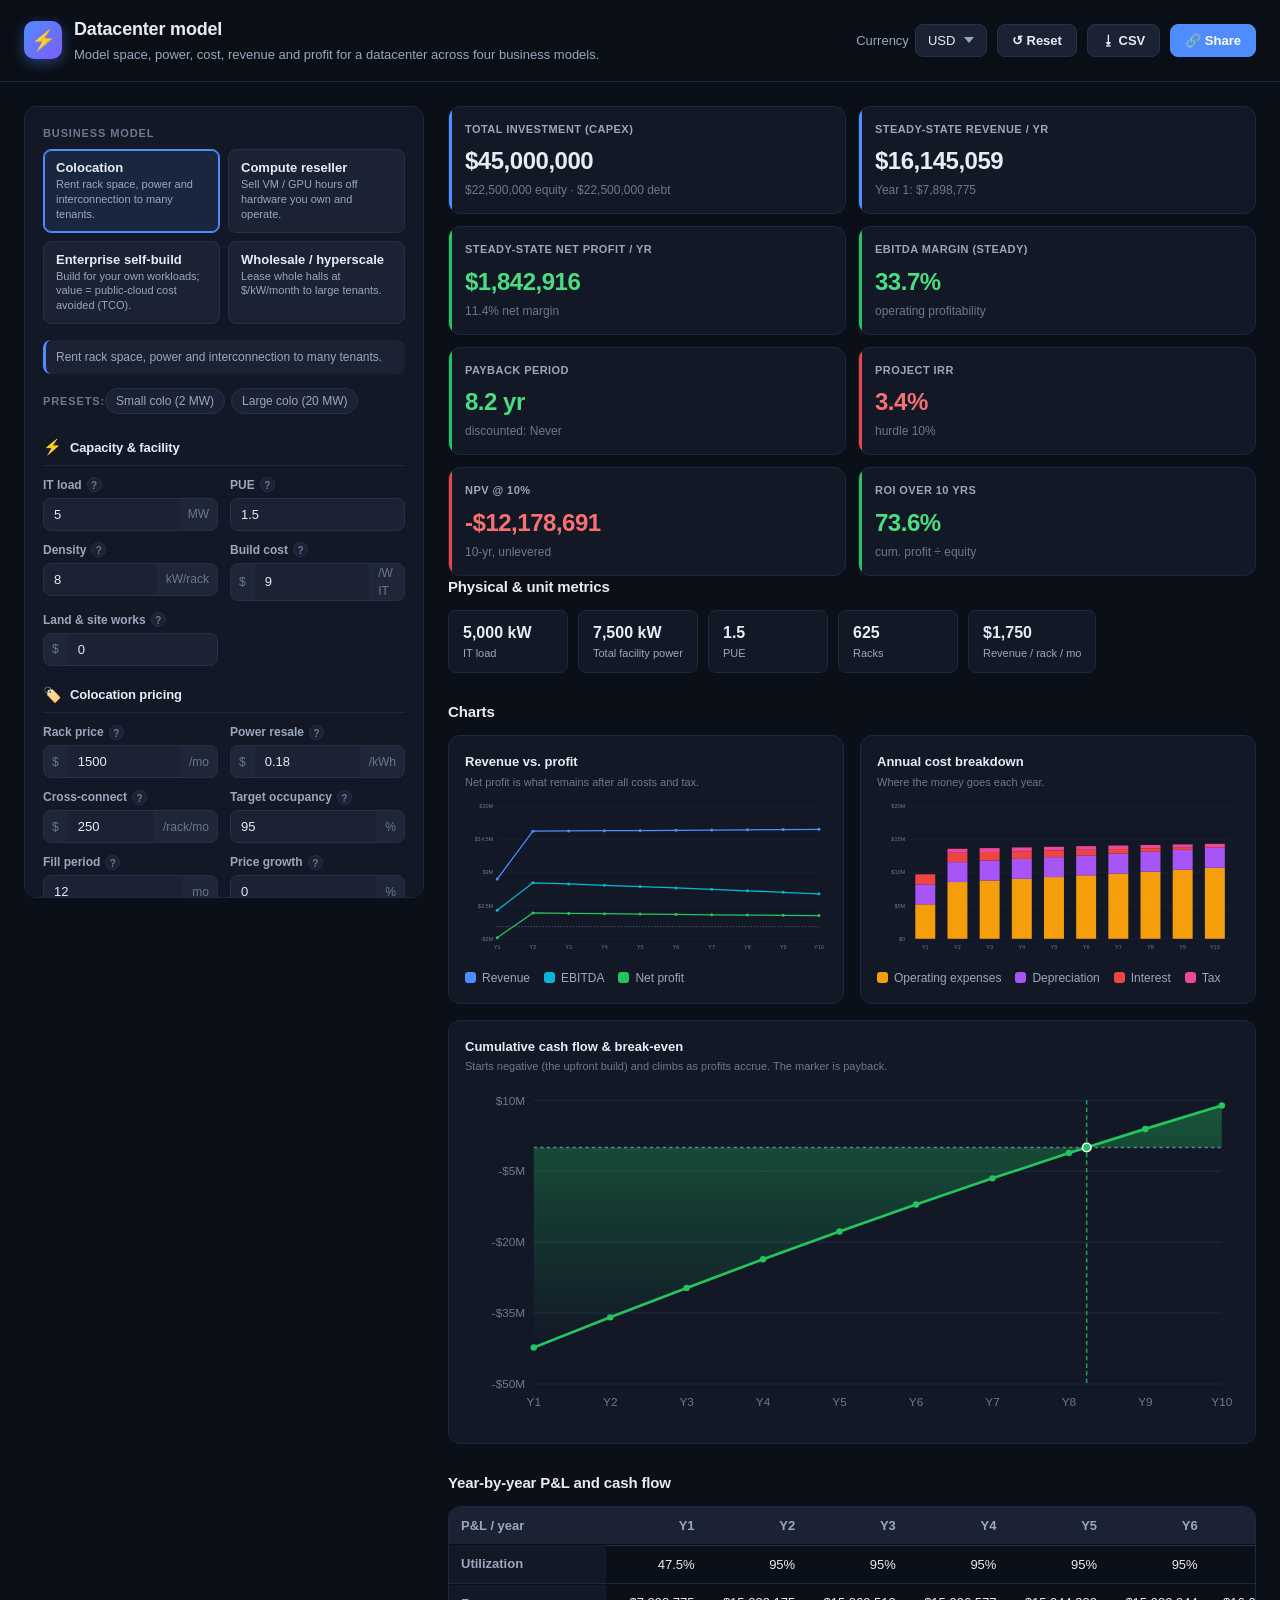
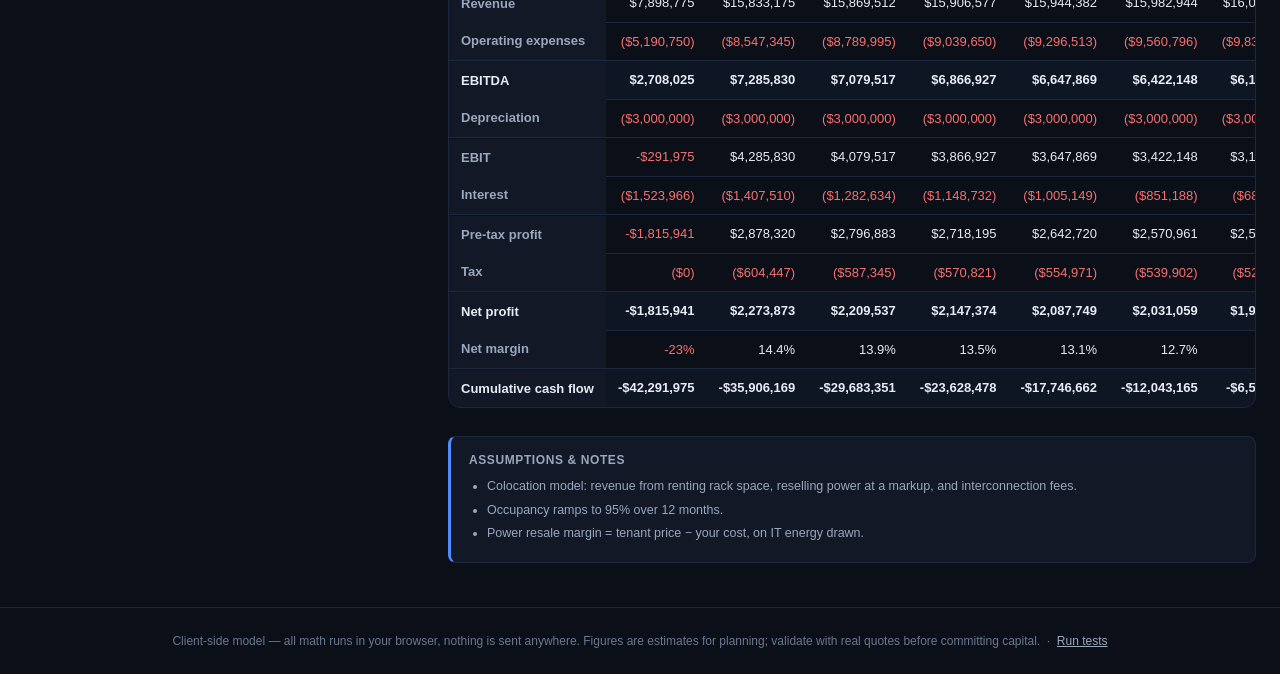
==== index.html @ 05686601 "Commit this" ====
<!DOCTYPE html>
<html lang="en">
<head>
  <meta charset="UTF-8" />
  <meta name="viewport" content="width=device-width, initial-scale=1.0" />
  <title>Datacenter Business Model — Cost, Revenue & Profit Calculator</title>
  <meta name="description" content="Interactive datacenter financial model: capex, opex, revenue, profit, NPV, IRR and payback across colocation, cloud, enterprise and wholesale business models." />
  <link rel="stylesheet" href="css/styles.css" />
  <link rel="icon" href="data:image/svg+xml,%3Csvg xmlns='http://www.w3.org/2000/svg' viewBox='0 0 100 100'%3E%3Crect width='100' height='100' rx='22' fill='%234f8cff'/%3E%3Ctext x='50' y='70' font-size='58' text-anchor='middle' fill='white'%3E%E2%9A%A1%3C/text%3E%3C/svg%3E" />
</head>
<body>
  <header class="app-header">
    <div class="brand">
      <div class="app-logo">⚡</div>
      <div>
        <h1 class="app-title" id="app-title">Datacenter model</h1>
        <p class="app-tagline" id="app-tagline">Model space, power, cost, revenue and profit.</p>
      </div>
    </div>
    <div class="header-actions">
      <label class="currency-wrap">Currency
        <select id="currency-select" aria-label="Currency"></select>
      </label>
      <button class="btn" id="btn-reset" title="Reset all inputs to defaults">↺ Reset</button>
      <button class="btn" id="btn-export" title="Download the year-by-year model as CSV">⭳ CSV</button>
      <button class="btn btn-primary" id="btn-share" title="Copy a shareable link that restores these inputs">🔗 Share</button>
    </div>
  </header>

  <div class="layout">
    <aside class="sidebar">
      <div id="controls"><!-- form rendered by ui.js --></div>
    </aside>
    <main class="main">
      <div id="results"><!-- results rendered by ui.js --></div>
    </main>
  </div>

  <footer class="footer">
    Client-side model — all math runs in your browser, nothing is sent anywhere.
    Figures are estimates for planning; validate with real quotes before committing capital.
    &nbsp;·&nbsp; <a href="tests.html">Run tests</a>
  </footer>

  <div id="toast" role="status" aria-live="polite"></div>

  <!-- Core libraries (plain globals, no build step, works from file://) -->
  <script src="js/format.js"></script>
  <script src="js/finance.js"></script>
  <script src="js/engine.js"></script>
  <script src="js/charts.js"></script>
  <script src="js/ui.js"></script>
  <!-- Domains -->
  <script src="domains/datacenter.js"></script>
  <!-- App boot -->
  <script src="js/app.js"></script>
</body>
</html>
---- css/styles.css ----
/* styles.css — professional dark theme for the business modelling app. */

:root {
  --bg: #0b0f17;
  --bg-elev: #121826;
  --bg-elev-2: #1a2234;
  --border: #26304a;
  --border-soft: #1e2740;
  --text: #e7ecf4;
  --text-dim: #9aa7bd;
  --text-faint: #6b7890;
  --accent: #4f8cff;
  --accent-soft: rgba(79, 140, 255, 0.12);
  --good: #22c55e;
  --good-soft: rgba(34, 197, 94, 0.12);
  --warn: #f59e0b;
  --warn-soft: rgba(245, 158, 11, 0.12);
  --bad: #ef4444;
  --bad-soft: rgba(239, 68, 68, 0.12);
  --radius: 12px;
  --radius-sm: 8px;
  --shadow: 0 10px 30px rgba(0, 0, 0, 0.35);
  --font: -apple-system, BlinkMacSystemFont, 'Segoe UI', Roboto, Helvetica, Arial, sans-serif;
  --mono: ui-monospace, SFMono-Regular, 'SF Mono', Menlo, Consolas, monospace;
}

* { box-sizing: border-box; }

html, body {
  margin: 0;
  padding: 0;
  background: var(--bg);
  color: var(--text);
  font-family: var(--font);
  font-size: 15px;
  line-height: 1.5;
  -webkit-font-smoothing: antialiased;
}

a { color: var(--accent); }

/* ---- Layout ---------------------------------------------------------- */
.app-header {
  position: sticky;
  top: 0;
  z-index: 20;
  background: linear-gradient(180deg, rgba(11,15,23,0.98), rgba(11,15,23,0.9));
  backdrop-filter: blur(8px);
  border-bottom: 1px solid var(--border-soft);
  padding: 16px 24px;
  display: flex;
  align-items: center;
  gap: 20px;
  flex-wrap: wrap;
}
.app-header .brand { display: flex; align-items: center; gap: 12px; }
.app-logo {
  width: 38px; height: 38px; border-radius: 10px;
  background: linear-gradient(135deg, var(--accent), #7c5cff);
  display: grid; place-items: center; font-size: 20px;
  box-shadow: 0 4px 14px rgba(79,140,255,0.4);
}
.app-title { font-size: 18px; font-weight: 700; margin: 0; letter-spacing: -0.01em; }
.app-tagline { margin: 2px 0 0; font-size: 13px; color: var(--text-dim); max-width: 640px; }
.header-actions { margin-left: auto; display: flex; align-items: center; gap: 10px; flex-wrap: wrap; }

.layout {
  display: grid;
  grid-template-columns: 400px 1fr;
  gap: 24px;
  padding: 24px;
  max-width: 1600px;
  margin: 0 auto;
  align-items: start;
}
@media (max-width: 1080px) {
  .layout { grid-template-columns: 1fr; }
  .sidebar { position: static !important; }
}

.sidebar {
  position: sticky;
  top: 84px;
  background: var(--bg-elev);
  border: 1px solid var(--border-soft);
  border-radius: var(--radius);
  padding: 18px;
  max-height: calc(100vh - 108px);
  overflow-y: auto;
}
.sidebar::-webkit-scrollbar { width: 8px; }
.sidebar::-webkit-scrollbar-thumb { background: var(--border); border-radius: 4px; }

.main { min-width: 0; }

/* ---- Buttons & inputs ------------------------------------------------ */
.btn {
  appearance: none;
  border: 1px solid var(--border);
  background: var(--bg-elev-2);
  color: var(--text);
  padding: 8px 14px;
  border-radius: var(--radius-sm);
  font-size: 13px;
  font-weight: 600;
  cursor: pointer;
  transition: all 0.15s ease;
  display: inline-flex; align-items: center; gap: 6px;
}
.btn:hover { border-color: var(--accent); background: var(--accent-soft); }
.btn-primary { background: var(--accent); border-color: var(--accent); color: #fff; }
.btn-primary:hover { background: #3d7bf0; }

.currency-wrap { display: flex; align-items: center; gap: 6px; font-size: 13px; color: var(--text-dim); }
select#currency-select, .input-select {
  appearance: none;
  background: var(--bg-elev-2);
  border: 1px solid var(--border);
  color: var(--text);
  padding: 8px 30px 8px 12px;
  border-radius: var(--radius-sm);
  font-size: 13px;
  cursor: pointer;
  background-image: url("data:image/svg+xml,%3Csvg xmlns='http://www.w3.org/2000/svg' width='10' height='6' viewBox='0 0 10 6'%3E%3Cpath fill='%239aa7bd' d='M0 0l5 6 5-6z'/%3E%3C/svg%3E");
  background-repeat: no-repeat;
  background-position: right 12px center;
}
.input-select:focus, select:focus, input:focus { outline: 2px solid var(--accent-soft); border-color: var(--accent); }

/* ---- Scenario selector ----------------------------------------------- */
.scenario-selector { margin-bottom: 16px; }
.scenario-selector-label, .presets-label {
  font-size: 11px; text-transform: uppercase; letter-spacing: 0.08em;
  color: var(--text-faint); font-weight: 700; margin-bottom: 8px;
}
.scenario-tabs { display: grid; grid-template-columns: 1fr 1fr; gap: 8px; }
.scenario-tab {
  text-align: left;
  border: 1px solid var(--border);
  background: var(--bg-elev-2);
  color: var(--text);
  border-radius: var(--radius-sm);
  padding: 10px 12px;
  cursor: pointer;
  transition: all 0.15s ease;
  display: flex; flex-direction: column; gap: 2px;
}
.scenario-tab:hover { border-color: var(--accent); }
.scenario-tab.active { border-color: var(--accent); background: var(--accent-soft); box-shadow: inset 0 0 0 1px var(--accent); }
.scenario-tab-name { font-weight: 700; font-size: 13px; }
.scenario-tab-desc { font-size: 11px; color: var(--text-dim); line-height: 1.35; }
.scenario-active-desc { font-size: 12px; color: var(--text-dim); margin: 0 0 14px; padding: 8px 10px; background: var(--bg-elev-2); border-radius: var(--radius-sm); border-left: 3px solid var(--accent); }

/* ---- Presets --------------------------------------------------------- */
.presets { margin-bottom: 16px; }
.preset-chip {
  display: inline-block;
  margin: 0 6px 6px 0;
  padding: 5px 10px;
  font-size: 12px;
  border: 1px solid var(--border);
  background: var(--bg-elev-2);
  color: var(--text-dim);
  border-radius: 20px;
  cursor: pointer;
  transition: all 0.15s ease;
}
.preset-chip:hover { border-color: var(--accent); color: var(--text); background: var(--accent-soft); }

/* ---- Form ------------------------------------------------------------ */
.form-group { margin-bottom: 18px; }
.form-group-head { display: flex; align-items: center; gap: 8px; margin-bottom: 10px; padding-bottom: 6px; border-bottom: 1px solid var(--border-soft); }
.form-group-icon { font-size: 15px; }
.form-group-title { font-size: 13px; font-weight: 700; letter-spacing: -0.01em; }
.field-grid { display: grid; grid-template-columns: 1fr 1fr; gap: 10px 12px; }
@media (max-width: 480px) { .field-grid { grid-template-columns: 1fr; } }

.field { display: flex; flex-direction: column; gap: 4px; }
.field-label-row { display: flex; align-items: center; gap: 5px; }
.field-label { font-size: 12px; color: var(--text-dim); font-weight: 600; }
.field-help {
  width: 15px; height: 15px; border-radius: 50%;
  background: var(--bg-elev-2); border: 1px solid var(--border);
  color: var(--text-faint); font-size: 10px; font-weight: 700;
  display: inline-grid; place-items: center; cursor: help; flex-shrink: 0;
}
.field-help:hover { border-color: var(--accent); color: var(--accent); }

.input-box { display: flex; align-items: stretch; border: 1px solid var(--border); border-radius: var(--radius-sm); overflow: hidden; background: var(--bg-elev-2); }
.input-box:focus-within { border-color: var(--accent); box-shadow: 0 0 0 2px var(--accent-soft); }
.input-affix { display: grid; place-items: center; padding: 0 8px; font-size: 12px; color: var(--text-faint); background: rgba(255,255,255,0.02); }
.input-affix.prefix { border-right: 1px solid var(--border-soft); }
.input-affix.suffix { border-left: 1px solid var(--border-soft); }
.input-number, .input-select {
  width: 100%; border: none; background: transparent; color: var(--text);
  padding: 8px 10px; font-size: 13px; font-variant-numeric: tabular-nums;
}
.input-number:focus { outline: none; }
.input-box .input-number { min-width: 0; }

.range-wrap { display: flex; align-items: center; gap: 10px; }
.input-range { flex: 1; accent-color: var(--accent); }
.range-value { font-size: 12px; font-variant-numeric: tabular-nums; color: var(--text); min-width: 42px; text-align: right; }

/* ---- Results --------------------------------------------------------- */
.result-section { margin-bottom: 28px; }
.result-section-title { font-size: 15px; font-weight: 700; margin: 0 0 12px; letter-spacing: -0.01em; }

.kpi-grid { display: grid; grid-template-columns: repeat(4, 1fr); gap: 12px; }
@media (max-width: 1300px) { .kpi-grid { grid-template-columns: repeat(2, 1fr); } }
@media (max-width: 520px) { .kpi-grid { grid-template-columns: 1fr; } }

.kpi-card {
  background: var(--bg-elev);
  border: 1px solid var(--border-soft);
  border-radius: var(--radius);
  padding: 14px 16px;
  position: relative;
  overflow: hidden;
}
.kpi-card::before { content: ''; position: absolute; left: 0; top: 0; bottom: 0; width: 3px; background: var(--text-faint); }
.kpi-card.tone-good::before { background: var(--good); }
.kpi-card.tone-warn::before { background: var(--warn); }
.kpi-card.tone-bad::before { background: var(--bad); }
.kpi-card.tone-neutral::before { background: var(--accent); }
.kpi-label { font-size: 11px; color: var(--text-dim); font-weight: 600; text-transform: uppercase; letter-spacing: 0.04em; }
.kpi-value { font-size: 24px; font-weight: 700; margin: 6px 0 2px; letter-spacing: -0.02em; font-variant-numeric: tabular-nums; }
.kpi-card.tone-good .kpi-value { color: #4ade80; }
.kpi-card.tone-bad .kpi-value { color: #f87171; }
.kpi-card.tone-warn .kpi-value { color: #fbbf24; }
.kpi-sub { font-size: 12px; color: var(--text-faint); }

/* Derived metrics strip */
.derived-strip { display: flex; flex-wrap: wrap; gap: 10px; }
.derived-chip {
  display: flex; flex-direction: column;
  background: var(--bg-elev); border: 1px solid var(--border-soft);
  border-radius: var(--radius-sm); padding: 10px 14px; min-width: 120px;
}
.derived-value { font-size: 16px; font-weight: 700; font-variant-numeric: tabular-nums; }
.derived-label { font-size: 11px; color: var(--text-dim); }

/* ---- Charts ---------------------------------------------------------- */
.charts { display: grid; grid-template-columns: 1fr 1fr; gap: 16px; }
@media (max-width: 900px) { .charts { grid-template-columns: 1fr; } }
.chart-card { background: var(--bg-elev); border: 1px solid var(--border-soft); border-radius: var(--radius); padding: 16px; }
.chart-card-wide { grid-column: 1 / -1; }
.chart-head { margin-bottom: 8px; }
.chart-title { display: block; font-size: 13px; font-weight: 700; }
.chart-sub { display: block; font-size: 11px; color: var(--text-faint); margin-top: 2px; }
.chart-holder { width: 100%; }
.chart-svg { display: block; }
.chart-grid { stroke: var(--border-soft); stroke-width: 1; }
.chart-zero { stroke: var(--text-faint); stroke-width: 1.2; stroke-dasharray: 3 3; }
.chart-breakeven { stroke: var(--good); stroke-width: 1.4; stroke-dasharray: 4 3; opacity: 0.8; }
.chart-axis-label { fill: var(--text-faint); font-size: 11px; font-family: var(--font); }
.chart-legend { display: flex; flex-wrap: wrap; gap: 14px; margin-top: 10px; }
.legend-item { display: inline-flex; align-items: center; gap: 6px; font-size: 12px; color: var(--text-dim); }
.legend-swatch { width: 11px; height: 11px; border-radius: 3px; display: inline-block; }

/* ---- P&L table ------------------------------------------------------- */
.table-scroll { overflow-x: auto; border: 1px solid var(--border-soft); border-radius: var(--radius); }
.pnl-table { border-collapse: collapse; width: 100%; font-size: 13px; min-width: 640px; }
.pnl-table th, .pnl-table td { padding: 9px 12px; text-align: right; white-space: nowrap; font-variant-numeric: tabular-nums; }
.pnl-table thead th { background: var(--bg-elev-2); color: var(--text-dim); font-weight: 600; border-bottom: 1px solid var(--border); position: sticky; top: 0; }
.pnl-table .row-head { text-align: left; color: var(--text-dim); font-weight: 600; position: sticky; left: 0; background: var(--bg-elev); }
.pnl-table thead .row-head { background: var(--bg-elev-2); z-index: 1; }
.pnl-table tbody tr { border-bottom: 1px solid var(--border-soft); }
.pnl-table tbody tr:last-child { border-bottom: none; }
.pnl-table tbody tr:hover { background: rgba(255,255,255,0.02); }
.pnl-table tr.emph { background: rgba(79,140,255,0.05); }
.pnl-table tr.emph .row-head, .pnl-table tr.emph td { font-weight: 700; color: var(--text); }
.pnl-table td.neg { color: #f87171; }

/* ---- Notes ----------------------------------------------------------- */
.model-notes { background: var(--bg-elev); border: 1px solid var(--border-soft); border-left: 3px solid var(--accent); border-radius: var(--radius-sm); padding: 14px 18px; margin-top: 8px; }
.model-notes-title { font-size: 12px; font-weight: 700; text-transform: uppercase; letter-spacing: 0.05em; color: var(--text-dim); margin-bottom: 8px; }
.model-notes ul { margin: 0; padding-left: 18px; }
.model-notes li { font-size: 12.5px; color: var(--text-dim); margin-bottom: 5px; line-height: 1.5; }

/* ---- Toast ----------------------------------------------------------- */
#toast {
  position: fixed; bottom: 24px; left: 50%; transform: translateX(-50%) translateY(20px);
  background: var(--bg-elev-2); border: 1px solid var(--border); color: var(--text);
  padding: 10px 18px; border-radius: 24px; font-size: 13px; font-weight: 600;
  box-shadow: var(--shadow); opacity: 0; pointer-events: none;
  transition: all 0.25s ease; z-index: 100;
}
#toast.show { opacity: 1; transform: translateX(-50%) translateY(0); }

.footer { text-align: center; padding: 24px; color: var(--text-faint); font-size: 12px; border-top: 1px solid var(--border-soft); margin-top: 20px; }
.footer a { color: var(--text-dim); }
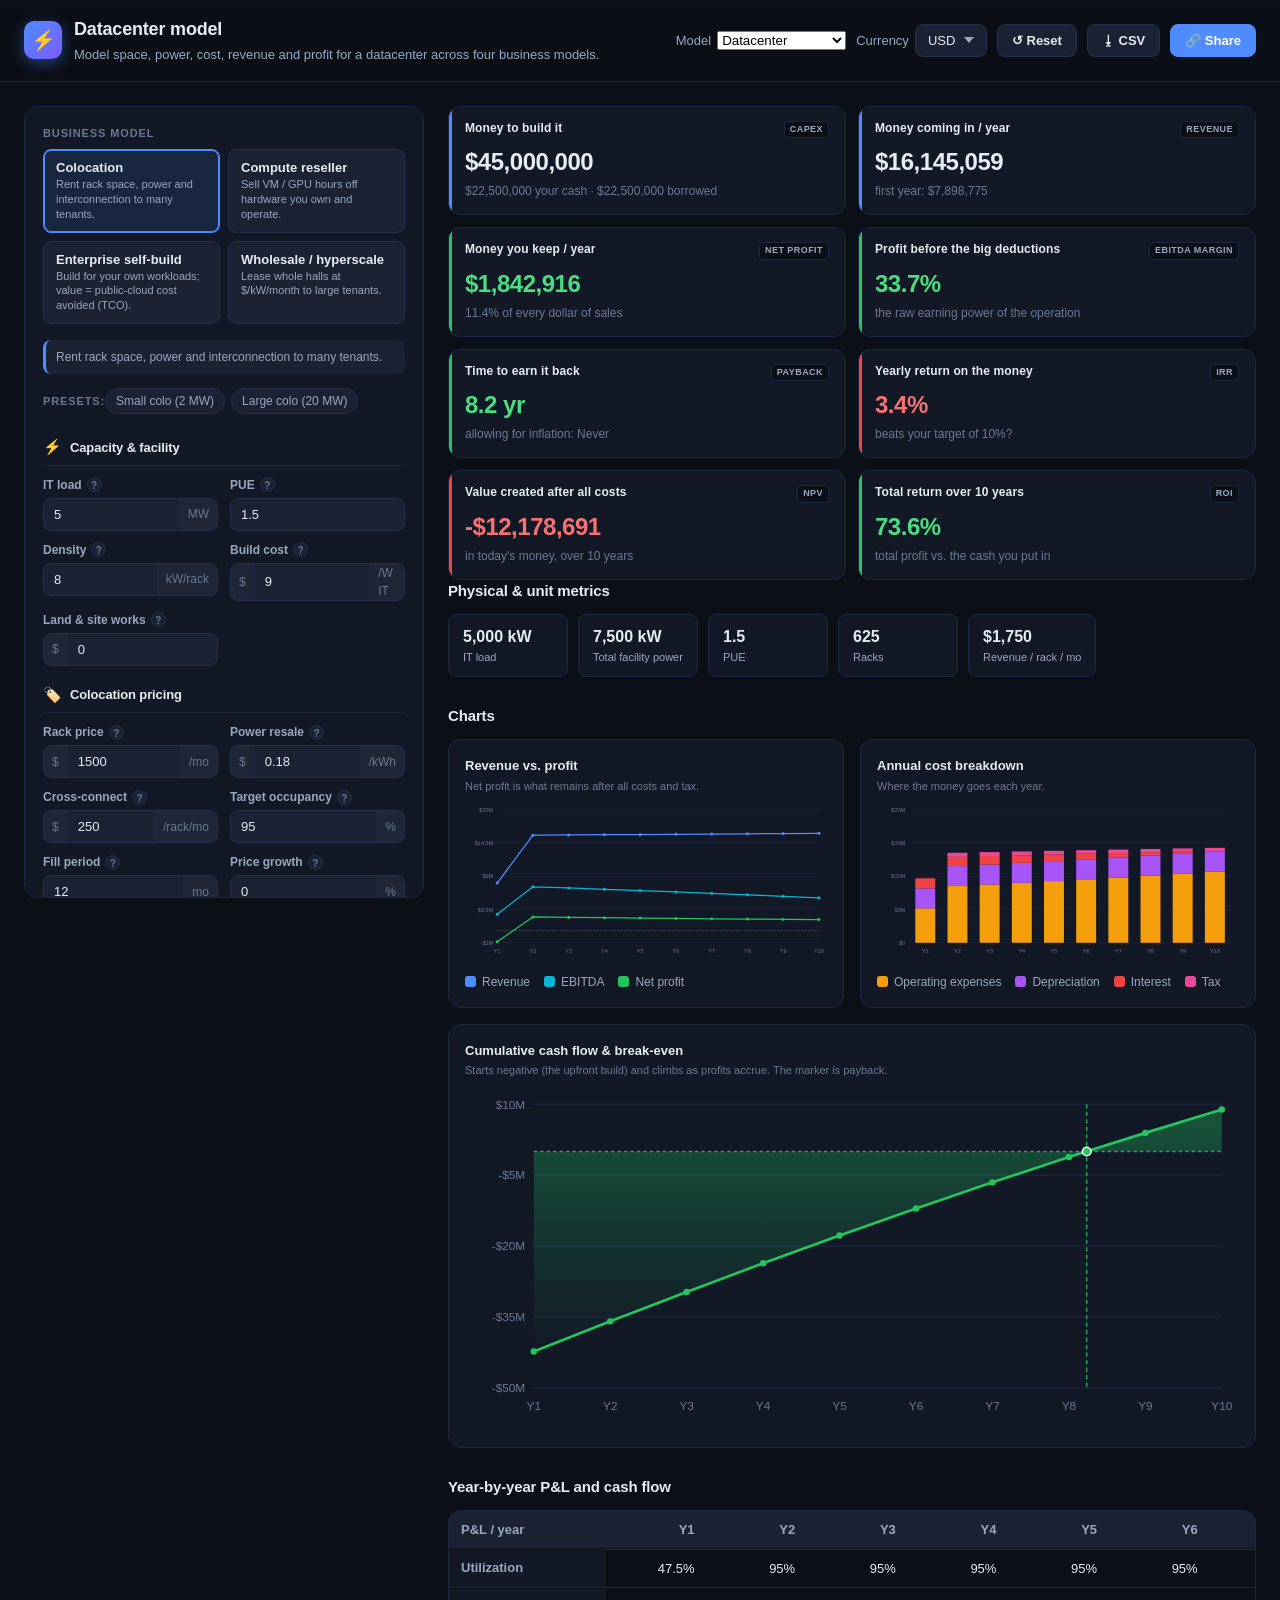
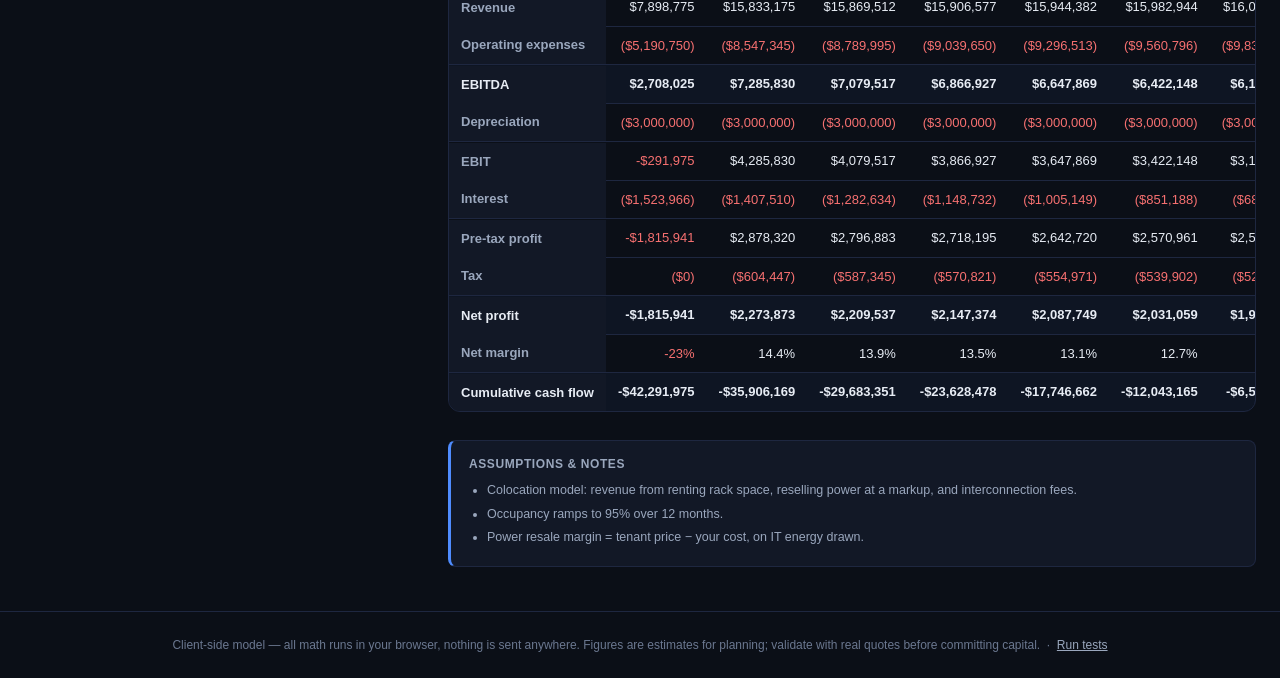
==== commit a3037514: "fixess" ====
--- a/index.html
+++ b/index.html
@@ -18,6 +18,9 @@
       </div>
     </div>
     <div class="header-actions">
+      <label class="currency-wrap">Model
+        <select id="domain-select" aria-label="Business domain"></select>
+      </label>
       <label class="currency-wrap">Currency
         <select id="currency-select" aria-label="Currency"></select>
       </label>
@@ -52,6 +55,7 @@
   <script src="js/ui.js"></script>
   <!-- Domains -->
   <script src="domains/datacenter.js"></script>
+  <script src="domains/spacedc.js"></script>
   <!-- App boot -->
   <script src="js/app.js"></script>
 </body>
--- a/css/styles.css
+++ b/css/styles.css
@@ -223,7 +223,13 @@
 .kpi-card.tone-warn::before { background: var(--warn); }
 .kpi-card.tone-bad::before { background: var(--bad); }
 .kpi-card.tone-neutral::before { background: var(--accent); }
-.kpi-label { font-size: 11px; color: var(--text-dim); font-weight: 600; text-transform: uppercase; letter-spacing: 0.04em; }
+.kpi-label-row { display: flex; align-items: baseline; justify-content: space-between; gap: 8px; }
+.kpi-label { font-size: 12px; color: var(--text); font-weight: 600; letter-spacing: 0.01em; line-height: 1.3; }
+.kpi-term {
+  flex-shrink: 0; font-size: 9px; font-weight: 700; text-transform: uppercase; letter-spacing: 0.05em;
+  color: var(--text-dim); background: var(--bg); border: 1px solid var(--border-soft);
+  border-radius: 4px; padding: 1px 5px; cursor: help; align-self: flex-start;
+}
 .kpi-value { font-size: 24px; font-weight: 700; margin: 6px 0 2px; letter-spacing: -0.02em; font-variant-numeric: tabular-nums; }
 .kpi-card.tone-good .kpi-value { color: #4ade80; }
 .kpi-card.tone-bad .kpi-value { color: #f87171; }
